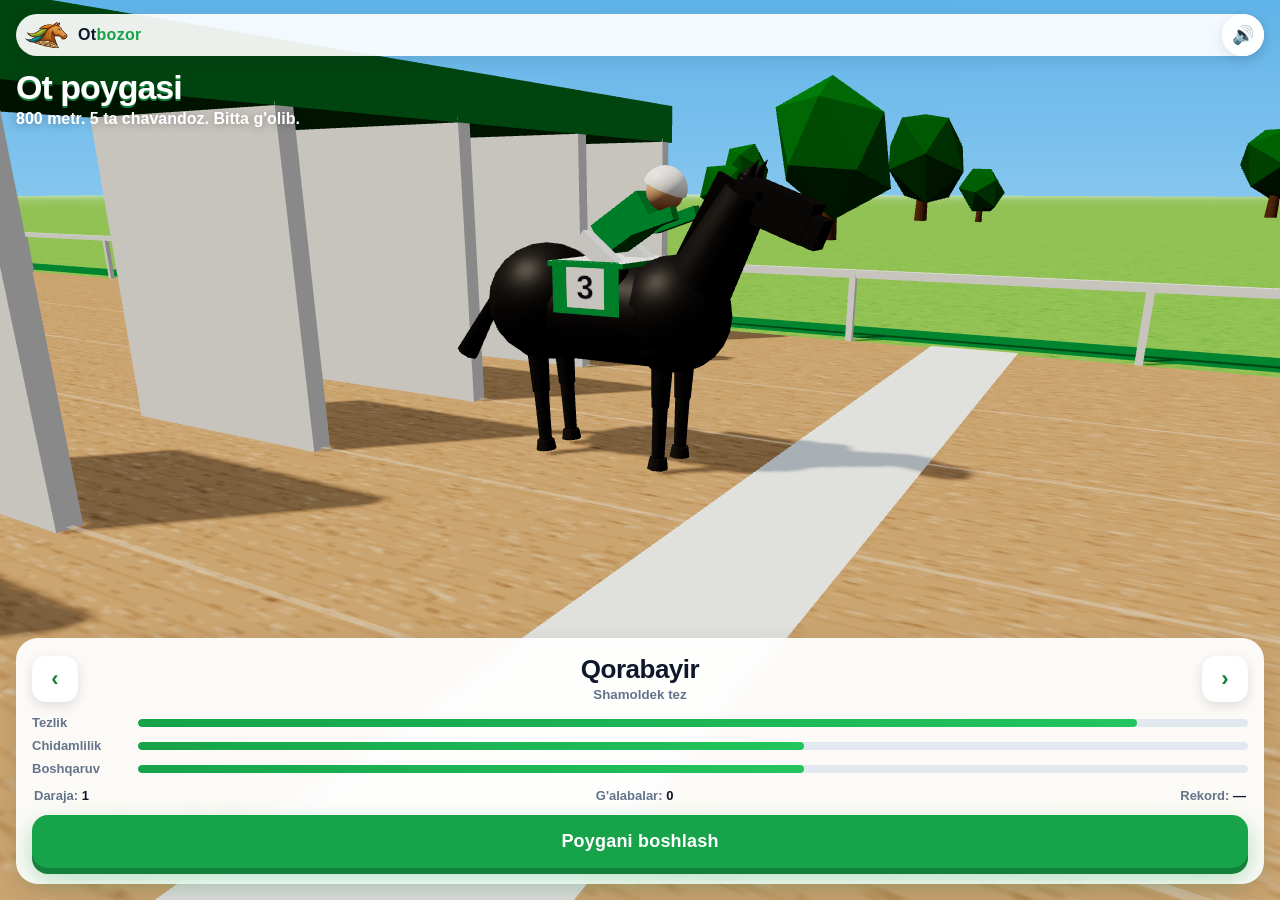
==== docs/index.html @ 171fc2d7 "Add Otbozor horse racing Telegram mini game (docs/) 3D Three.js race: pick a horse, tap in rhythm, r" ====
<!doctype html>
<html lang="uz">
<head>
<meta charset="utf-8">
<meta name="viewport" content="width=device-width, initial-scale=1, maximum-scale=1, user-scalable=no, viewport-fit=cover">
<meta name="theme-color" content="#ffffff">
<title>Otbozor Poyga</title>
<meta name="description" content="Otbozor Poyga: otingizni tanlang, ritmda bosing va marraga birinchi yeting.">
<link rel="icon" href="logo.png">
<script src="https://telegram.org/js/telegram-web-app.js"></script>
<style>
  :root{
    --g:#16A34A; --gd:#15803D; --gl:#DCFCE7; --ink:#0F172A; --mut:#64748B; --line:#E2E8F0;
    --gold:#F59E0B; --red:#EF4444;
    --top: max(env(safe-area-inset-top), var(--tg-content-safe-area-inset-top, 0px));
    --bot: max(env(safe-area-inset-bottom), var(--tg-content-safe-area-inset-bottom, 0px));
  }
  *{box-sizing:border-box;-webkit-tap-highlight-color:transparent;margin:0;padding:0}
  html,body{height:100%;overflow:hidden;background:#eaf6ff;color:var(--ink);
    font-family:Inter,-apple-system,BlinkMacSystemFont,"Segoe UI",Roboto,Arial,sans-serif;
    -webkit-user-select:none;user-select:none;touch-action:none;overscroll-behavior:none}
  #c{position:fixed;inset:0;width:100%;height:100%;display:block}
  .screen{position:fixed;inset:0;display:flex;flex-direction:column;pointer-events:none;
    padding:calc(var(--top) + 14px) 16px calc(var(--bot) + 16px)}
  .hidden{display:none!important}
  .screen > *{pointer-events:auto}
  button{font:inherit;border:0;cursor:pointer}
  .btn{background:var(--g);color:#fff;font-weight:800;font-size:18px;letter-spacing:.2px;
    border-radius:16px;padding:16px 20px;width:100%;box-shadow:0 6px 0 var(--gd),0 10px 24px rgba(22,163,74,.35);
    transition:transform .08s, box-shadow .08s}
  .btn:active{transform:translateY(4px);box-shadow:0 2px 0 var(--gd),0 4px 10px rgba(22,163,74,.3)}
  .btn.ghost{background:#fff;color:var(--gd);box-shadow:0 4px 0 var(--line),0 8px 18px rgba(15,23,42,.08);border:2px solid var(--line)}
  .card{background:rgba(255,255,255,.94);border-radius:22px;padding:16px;
    box-shadow:0 10px 30px rgba(15,23,42,.12);backdrop-filter:blur(8px);-webkit-backdrop-filter:blur(8px)}

  /* MENU */
  #menu{justify-content:space-between}
  .brand{display:flex;align-items:center;gap:10px;align-self:flex-start;background:rgba(255,255,255,.92);
    padding:6px 14px 6px 8px;border-radius:999px;box-shadow:0 4px 14px rgba(15,23,42,.1)}
  .brand img{height:30px}
  .brand b{font-size:16px;letter-spacing:.3px}
  .brand b span{color:var(--g)}
  .title{margin-top:14px}
  .title h1{font-size:34px;line-height:1;font-weight:900;letter-spacing:-1px;color:#fff;
    text-shadow:0 2px 0 var(--gd),0 6px 18px rgba(0,0,0,.25)}
  .title p{color:#fff;font-weight:600;margin-top:6px;text-shadow:0 1px 8px rgba(0,0,0,.35)}
  .picker{display:flex;align-items:center;gap:10px;margin-bottom:12px}
  .arrow{width:46px;height:46px;border-radius:14px;background:#fff;color:var(--gd);font-size:22px;font-weight:900;
    box-shadow:0 4px 12px rgba(15,23,42,.12);flex:none}
  .arrow:active{transform:scale(.94)}
  .hname{flex:1;text-align:center}
  .hname h2{font-size:26px;font-weight:900;letter-spacing:-.5px}
  .hname small{color:var(--mut);font-weight:600}
  .stat{display:flex;align-items:center;gap:10px;margin-top:8px;font-size:13px;font-weight:700;color:var(--mut)}
  .stat label{width:96px}
  .bar{flex:1;height:8px;border-radius:9px;background:var(--line);overflow:hidden}
  .bar i{display:block;height:100%;background:linear-gradient(90deg,var(--g),#22c55e);border-radius:9px;transition:width .35s}
  .meta{display:flex;justify-content:space-between;margin:12px 2px 12px;font-size:13px;color:var(--mut);font-weight:600}
  .meta b{color:var(--ink)}
  .howto{font-size:13px;color:var(--mut);line-height:1.45;margin-bottom:12px;text-align:center}
  .howto b{color:var(--gd)}
  .iconbtn{position:absolute;right:16px;top:calc(var(--top) + 14px);width:42px;height:42px;border-radius:50%;
    background:rgba(255,255,255,.92);font-size:18px;box-shadow:0 4px 14px rgba(15,23,42,.1)}

  /* HUD */
  #hud{justify-content:space-between}
  .hudtop{display:flex;gap:10px;align-items:stretch}
  .pos{background:var(--ink);color:#fff;border-radius:18px;padding:6px 14px;min-width:84px;text-align:center}
  .pos b{font-size:32px;font-weight:900;line-height:1}
  .pos b sup{font-size:15px;font-weight:700;opacity:.7}
  .pos small{display:block;font-size:10px;letter-spacing:1px;opacity:.65;font-weight:700}
  .track{flex:1;background:rgba(255,255,255,.92);border-radius:18px;padding:10px 12px;display:flex;flex-direction:column;justify-content:center}
  .trackrow{display:flex;justify-content:space-between;font-size:12px;font-weight:800;color:var(--mut)}
  .trackrow b{color:var(--ink);font-variant-numeric:tabular-nums}
  .lane{position:relative;height:16px;margin-top:6px;background:var(--line);border-radius:9px}
  .lane .fin{position:absolute;right:0;top:-3px;bottom:-3px;width:6px;border-radius:2px;
    background:repeating-linear-gradient(0deg,#0f172a 0 4px,#fff 4px 8px)}
  .dot{position:absolute;top:2px;width:12px;height:12px;border-radius:50%;margin-left:-6px;border:2px solid #fff;box-shadow:0 1px 3px rgba(0,0,0,.3)}
  .dot.me{width:16px;height:16px;top:0;margin-left:-8px;z-index:2;background:var(--g)}
  .hudbot{display:flex;flex-direction:column;gap:10px}
  .gauges{display:flex;gap:10px}
  .gauge{flex:1;background:rgba(255,255,255,.92);border-radius:16px;padding:8px 12px}
  .gauge .trackrow{font-size:11px}
  .gauge .bar{height:10px;margin-top:5px}
  #stam i{background:linear-gradient(90deg,#f59e0b,#22c55e)}
  #stam.low i{background:var(--red)}
  .speed b{font-size:22px;font-weight:900;font-variant-numeric:tabular-nums}
  .rhythm{background:rgba(255,255,255,.95);border-radius:20px;padding:12px 14px 14px}
  .meter{position:relative;height:34px;border-radius:12px;overflow:hidden;
    background:linear-gradient(90deg,#fecaca,#fee2e2 25%,#fef3c7 34%,#fef3c7 66%,#fee2e2 75%,#fecaca)}
  .zone{position:absolute;top:0;bottom:0;border-radius:6px}
  #zgood{background:#fde68a}
  #zperf{background:var(--g);box-shadow:0 0 18px rgba(22,163,74,.7)}
  .needle{position:absolute;top:-4px;bottom:-4px;width:6px;margin-left:-3px;background:var(--ink);border-radius:4px;box-shadow:0 0 0 2px #fff}
  .tapline{display:flex;justify-content:space-between;align-items:center;margin-bottom:8px;font-size:12px;font-weight:800;color:var(--mut)}
  .combo{color:var(--gd);font-size:15px}
  .pop{position:fixed;left:0;right:0;top:34%;text-align:center;font-size:44px;font-weight:900;pointer-events:none;
    letter-spacing:-1px;opacity:0}
  .pop.show{animation:pop .7s ease-out}
  @keyframes pop{0%{opacity:0;transform:scale(.5)}15%{opacity:1;transform:scale(1.15)}30%{transform:scale(1)}100%{opacity:0;transform:translateY(-40px)}}
  .count{position:fixed;inset:0;display:flex;align-items:center;justify-content:center;font-size:120px;font-weight:900;
    color:#fff;text-shadow:0 6px 0 var(--gd),0 12px 40px rgba(0,0,0,.35);pointer-events:none}
  .count.go{color:var(--gold);text-shadow:0 6px 0 #b45309,0 12px 40px rgba(0,0,0,.35)}
  .banner{position:fixed;left:16px;right:16px;top:calc(var(--top) + 100px);text-align:center;pointer-events:none}
  .banner span{display:inline-block;background:var(--ink);color:#fff;font-weight:800;padding:8px 16px;border-radius:999px;font-size:14px;
    opacity:0;transform:translateY(-10px);transition:all .3s}
  .banner span.on{opacity:1;transform:none}
  #vign{position:fixed;inset:0;pointer-events:none;opacity:0;transition:opacity .25s;
    background:radial-gradient(ellipse at center,transparent 55%,rgba(22,163,74,.35) 100%)}
  #vign.on{opacity:1}

  /* RESULT */
  #result{justify-content:flex-end;background:linear-gradient(180deg,transparent 20%,rgba(15,23,42,.45))}
  .place{text-align:center;color:#fff;margin-bottom:auto;padding-top:18px}
  .place .big{font-size:84px;font-weight:900;line-height:1;text-shadow:0 6px 0 var(--gd),0 12px 30px rgba(0,0,0,.3)}
  .place .big sup{font-size:34px}
  .place .sub{font-size:22px;font-weight:800;text-shadow:0 2px 10px rgba(0,0,0,.4)}
  .stars{font-size:30px;letter-spacing:4px;margin-top:6px}
  .rows{display:grid;grid-template-columns:1fr 1fr 1fr;text-align:center;margin-bottom:10px}
  .rows div{font-size:11px;color:var(--mut);font-weight:700;letter-spacing:.5px}
  .rows b{display:block;font-size:20px;color:var(--ink);font-weight:900;font-variant-numeric:tabular-nums}
  .rows .nb{color:var(--g)}
  .order{font-size:13px;border-top:1px solid var(--line);padding-top:8px;margin-bottom:12px}
  .order div{display:flex;align-items:center;gap:8px;padding:3px 0;font-weight:600;color:var(--mut)}
  .order div.me{color:var(--ink);font-weight:800}
  .order i{width:10px;height:10px;border-radius:50%}
  .order span{margin-left:auto;font-variant-numeric:tabular-nums}
  .btnrow{display:flex;gap:10px}
  .cta{margin-top:12px;background:linear-gradient(135deg,var(--g),var(--gd));color:#fff;border-radius:20px;padding:14px;display:flex;align-items:center;gap:12px}
  .cta img{width:46px;height:auto;background:#fff;border-radius:14px;padding:4px}
  .cta div{flex:1}
  .cta b{display:block;font-size:14px;line-height:1.25}
  .cta small{display:block;font-size:11px;opacity:.9;margin-top:2px}
  .cta button{background:#fff;color:var(--gd);font-weight:800;border-radius:12px;padding:10px;font-size:13px;white-space:nowrap}
  .site{display:block;text-align:center;margin-top:10px;color:#fff;font-weight:700;font-size:13px;opacity:.9}
  .tip{position:fixed;left:16px;right:16px;bottom:calc(var(--bot) + 190px);background:rgba(255,255,255,.96);border-radius:18px;padding:12px 14px;
    font-size:14px;line-height:1.45;color:var(--mut);text-align:center;box-shadow:0 10px 30px rgba(15,23,42,.15);pointer-events:none}
  .tip b{display:block;color:var(--ink);margin-bottom:2px}
  .tip span{color:var(--gd);font-weight:800}
  #loading{position:fixed;inset:0;background:#fff;display:flex;flex-direction:column;align-items:center;justify-content:center;gap:14px;z-index:9;transition:opacity .4s}
  #loading img{width:120px;animation:bob 1s ease-in-out infinite}
  #loading b{color:var(--gd)}
  @keyframes bob{50%{transform:translateY(-8px)}}
</style>
</head>
<body>
<canvas id="c"></canvas>

<div id="loading"><img src="logo.png" alt=""><b>Otlar egarlanmoqda…</b></div>

<!-- MENU -->
<div id="menu" class="screen">
  <div>
    <div class="brand"><img src="logo.png" alt=""><b>Ot<span>bozor</span></b></div>
    <button class="iconbtn" id="mute" aria-label="Ovoz">🔊</button>
    <div class="title"><h1>Ot poygasi</h1><p>800 metr. 5 ta chavandoz. Bitta g'olib.</p></div>
  </div>
  <div class="card">
    <div class="picker">
      <button class="arrow" id="prev" aria-label="Oldingi">‹</button>
      <div class="hname"><h2 id="hname">Qorabayir</h2><small id="hdesc">Shamoldek tez</small></div>
      <button class="arrow" id="next" aria-label="Keyingi">›</button>
    </div>
    <div class="stat"><label>Tezlik</label><div class="bar"><i id="s1"></i></div></div>
    <div class="stat"><label>Chidamlilik</label><div class="bar"><i id="s2"></i></div></div>
    <div class="stat"><label>Boshqaruv</label><div class="bar"><i id="s3"></i></div></div>
    <div class="meta"><span>Daraja: <b id="lvl">1</b></span><span>G'alabalar: <b id="wins">0</b></span><span>Rekord: <b id="best">—</b></span></div>
    <button class="btn" id="start">Poygani boshlash</button>
  </div>
</div>

<!-- HUD -->
<div id="hud" class="screen hidden">
  <div class="hudtop">
    <div class="pos"><small>O'RIN</small><b id="place">1<sup>/5</sup></b></div>
    <div class="track">
      <div class="trackrow"><span>Marragacha</span><b id="left">800 m</b></div>
      <div class="lane" id="lane"><div class="fin"></div></div>
      <div class="trackrow" style="margin-top:6px"><span>Vaqt</span><b id="time">0.00</b></div>
    </div>
  </div>
  <div class="hudbot">
    <div class="gauges">
      <div class="gauge" id="stam"><div class="trackrow"><span>KUCH</span><b id="stamv">100%</b></div><div class="bar"><i id="stamb" style="width:100%"></i></div></div>
      <div class="gauge speed"><div class="trackrow"><span>TEZLIK</span><span>km/soat</span></div><b id="spd">0</b></div>
    </div>
    <div class="rhythm">
      <div class="tapline"><span>Yashil zonada bosing</span><span class="combo" id="combo"></span></div>
      <div class="meter" id="meter"><div class="zone" id="zgood"></div><div class="zone" id="zperf"></div><div class="needle" id="needle"></div></div>
    </div>
  </div>
</div>
<div class="pop" id="pop"></div>
<div class="count hidden" id="count"></div>
<div class="tip hidden" id="tip"><b>Qanday o'ynash</b>Strelka <span>yashil zonaga</span> kirganda ekranga bosing. Ketma-ket aniq zarb kombo va tezlik beradi. Tartibsiz bossangiz ot charchaydi.</div>
<div class="banner"><span id="banner"></span></div>
<div id="vign"></div>

<!-- RESULT -->
<div id="result" class="screen hidden">
  <div class="place"><div class="big" id="rplace">1<sup>-o'rin</sup></div><div class="sub" id="rsub">G'alaba!</div><div class="stars" id="stars">★★★</div></div>
  <div class="card">
    <div class="rows">
      <div>VAQT<b id="rtime">0.00</b></div>
      <div>REKORD<b id="rbest">0.00</b></div>
      <div>ANIQ ZARB<b id="racc" class="nb">0%</b></div>
    </div>
    <div class="order" id="order"></div>
    <div class="btnrow">
      <button class="btn ghost" id="share">Ulashish</button>
      <button class="btn" id="again">Yana poyga</button>
    </div>
    <div class="cta">
      <img src="logo.png" alt="">
      <div><b>Haqiqiy ot kerakmi?</b><small>E'lonlar va jabduqlar Otbozor'da</small></div>
      <button id="ctabot">@otbozor_bot</button>
    </div>
  </div>
  <a class="site" id="ctasite" href="https://otbozor.uz" target="_blank" rel="noopener">otbozor.uz saytida ko'rish ›</a>
</div>

<script type="module" src="game.js"></script>
</body>
</html>
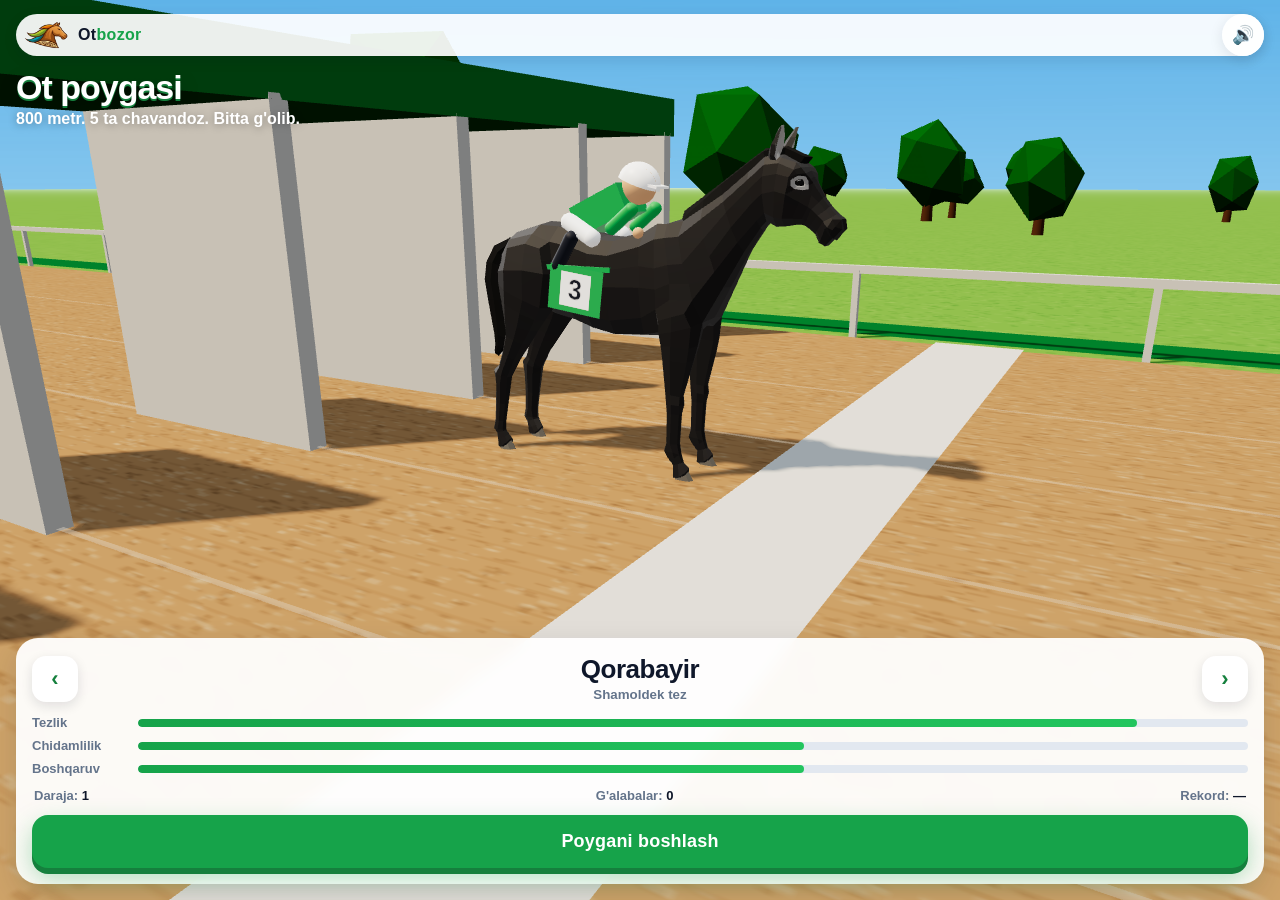
==== commit 61bd505d: "Game: realistic animated horses, cinematic final stretch, slow-mo finish, confetti - Quaternius CC0 " ====
--- a/docs/index.html
+++ b/docs/index.html
@@ -219,6 +219,7 @@
   <a class="site" id="ctasite" href="https://otbozor.uz" target="_blank" rel="noopener">otbozor.uz saytida ko'rish ›</a>
 </div>
 
+<script type="importmap">{"imports":{"three":"./three.module.min.js"}}</script>
 <script type="module" src="game.js"></script>
 </body>
 </html>
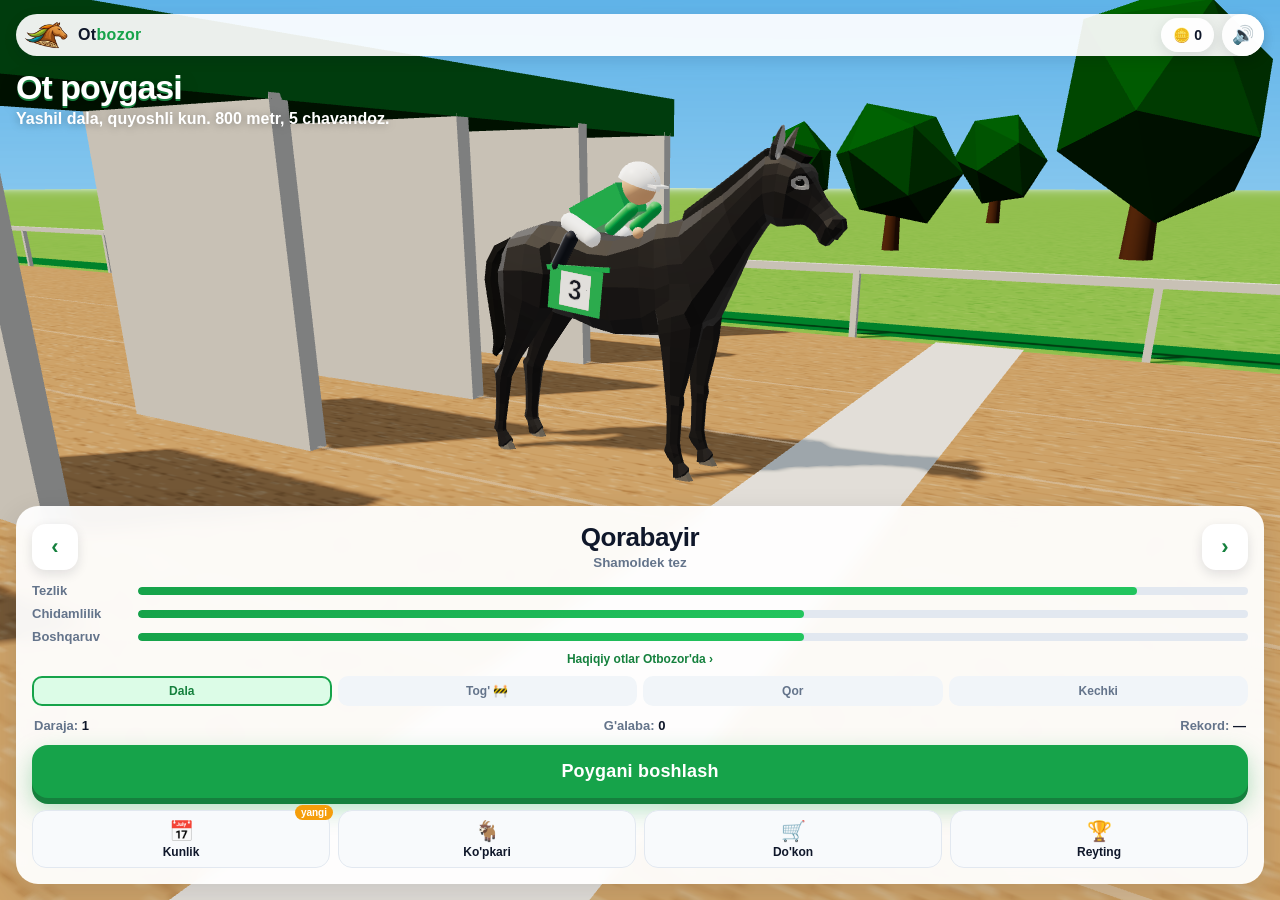
==== commit 3761aad7: "Game: shop, coins, tracks, hurdles, daily race, friend ghost, ko'pkari, leaderboard service - 4 trac" ====
--- a/docs/index.html
+++ b/docs/index.html
@@ -137,6 +137,62 @@
     font-size:14px;line-height:1.45;color:var(--mut);text-align:center;box-shadow:0 10px 30px rgba(15,23,42,.15);pointer-events:none}
   .tip b{display:block;color:var(--ink);margin-bottom:2px}
   .tip span{color:var(--gd);font-weight:800}
+  .topright{position:absolute;right:16px;top:calc(var(--top) + 14px);display:flex;gap:8px;align-items:center}
+  .topright .iconbtn{position:static}
+  .coins{background:rgba(255,255,255,.95);border-radius:999px;padding:9px 12px;font-weight:900;font-size:14px;box-shadow:0 4px 14px rgba(15,23,42,.1)}
+  .real{display:block;text-align:center;font-size:12px;font-weight:700;color:var(--gd);margin-top:8px;text-decoration:none}
+  .chips{display:flex;gap:6px;margin-top:10px;overflow-x:auto;scrollbar-width:none}
+  .chips button{flex:1;white-space:nowrap;background:#f1f5f9;color:var(--mut);font-weight:800;font-size:12px;border-radius:10px;padding:8px 6px}
+  .chips button.on{background:var(--gl);color:var(--gd);box-shadow:inset 0 0 0 2px var(--g)}
+  .modes{display:grid;grid-template-columns:repeat(4,1fr);gap:8px;margin-top:12px}
+  .modes button{background:#f8fafc;border:1.5px solid var(--line);border-radius:14px;padding:8px 2px;font-weight:800;font-size:12px;color:var(--ink);position:relative}
+  .modes i{display:block;font-style:normal;font-size:20px;margin-bottom:2px}
+  .modes em{position:absolute;top:-6px;right:-4px;background:var(--gold);color:#fff;font-style:normal;font-size:10px;border-radius:999px;padding:2px 6px}
+  .modes em:empty{display:none}
+  .invite{margin-top:12px;background:rgba(15,23,42,.88);color:#fff;border-radius:18px;padding:12px 14px;display:grid;grid-template-columns:1fr auto;gap:2px 10px;align-items:center}
+  .invite small{grid-column:1;opacity:.8;font-size:12px}
+  .invite button{grid-row:1/3;grid-column:2;background:var(--g);color:#fff;font-weight:800;border-radius:12px;padding:10px 12px}
+  .sheetwrap{position:fixed;inset:0;background:rgba(15,23,42,.45);display:flex;align-items:flex-end;z-index:5}
+  .sheet{background:#fff;width:100%;max-height:86%;overflow:auto;border-radius:24px 24px 0 0;padding:16px 16px calc(var(--bot) + 18px);touch-action:pan-y}
+  .sheethead{display:flex;justify-content:space-between;align-items:center;margin-bottom:10px}
+  .sheethead h3{font-size:22px;font-weight:900}
+  .x{width:36px;height:36px;border-radius:50%;background:#f1f5f9;font-size:16px}
+  .item{display:flex;align-items:center;gap:12px;padding:12px;border:1.5px solid var(--line);border-radius:16px;margin-bottom:8px}
+  .item.on{border-color:var(--g);background:var(--gl)}
+  .sw{width:40px;height:40px;border-radius:12px;flex:none;box-shadow:inset 0 0 0 2px rgba(0,0,0,.08)}
+  .item div{flex:1;min-width:0}
+  .item b{display:block;font-size:15px}
+  .item small{color:var(--mut);font-size:12px;font-weight:600}
+  .item button{background:var(--g);color:#fff;font-weight:800;border-radius:12px;padding:9px 12px;font-size:13px;white-space:nowrap}
+  .item button.own{background:#f1f5f9;color:var(--mut)}
+  .item button:disabled{opacity:.45}
+  .sec{font-size:12px;font-weight:800;color:var(--mut);letter-spacing:.6px;margin:14px 2px 8px}
+  .tabs{display:flex;gap:6px;margin-bottom:10px}
+  .tabs button{flex:1;background:#f1f5f9;border-radius:10px;padding:9px;font-weight:800;color:var(--mut)}
+  .tabs button.on{background:var(--ink);color:#fff}
+  .row{display:flex;align-items:center;gap:10px;padding:9px 4px;border-bottom:1px solid var(--line);font-weight:700}
+  .row .n{width:26px;color:var(--mut)}
+  .row .t{margin-left:auto;font-variant-numeric:tabular-nums}
+  .row.me{background:var(--gl);border-radius:10px}
+  .note{background:#f8fafc;border-radius:14px;padding:12px;font-size:13px;color:var(--mut);line-height:1.5}
+  .note b{color:var(--ink)}
+  .daily{background:linear-gradient(135deg,var(--g),var(--gd));color:#fff;border-radius:18px;padding:16px;margin-bottom:12px}
+  .daily h4{font-size:20px;font-weight:900}
+  .daily p{opacity:.92;font-size:13px;margin-top:4px;line-height:1.45}
+  .days{display:grid;grid-template-columns:repeat(7,1fr);gap:6px;margin:12px 0}
+  .days div{background:#f1f5f9;border-radius:10px;text-align:center;padding:8px 0;font-size:11px;font-weight:800;color:var(--mut)}
+  .days div.on{background:var(--gold);color:#fff}
+  .days div b{display:block;font-size:13px}
+  .earn{text-align:center;font-weight:900;color:var(--gd);margin:-4px 0 8px;font-size:15px}
+  .earn:empty{display:none}
+  #khud{justify-content:space-between}
+  .khint{align-self:center;background:rgba(15,23,42,.8);color:#fff;font-weight:700;font-size:13px;border-radius:999px;padding:8px 14px;text-align:center}
+  .tug{align-self:stretch;background:rgba(255,255,255,.96);border-radius:18px;padding:12px;text-align:center}
+  .tug .bar{height:14px;margin-top:8px}
+  .tug .bar i{background:linear-gradient(90deg,var(--red),var(--gold),var(--g))}
+  .joy{position:fixed;width:110px;height:110px;margin:-55px 0 0 -55px;border-radius:50%;background:rgba(255,255,255,.25);border:2px solid rgba(255,255,255,.7);pointer-events:none;z-index:3}
+  .joy i{position:absolute;left:50%;top:50%;width:46px;height:46px;margin:-23px 0 0 -23px;border-radius:50%;background:rgba(22,163,74,.85);box-shadow:0 4px 12px rgba(0,0,0,.25)}
+  .meter.jump{background:linear-gradient(90deg,#e2e8f0,#e2e8f0)}
   #loading{position:fixed;inset:0;background:#fff;display:flex;flex-direction:column;align-items:center;justify-content:center;gap:14px;z-index:9;transition:opacity .4s}
   #loading img{width:120px;animation:bob 1s ease-in-out infinite}
   #loading b{color:var(--gd)}
@@ -152,8 +208,9 @@
 <div id="menu" class="screen">
   <div>
     <div class="brand"><img src="logo.png" alt=""><b>Ot<span>bozor</span></b></div>
-    <button class="iconbtn" id="mute" aria-label="Ovoz">🔊</button>
-    <div class="title"><h1>Ot poygasi</h1><p>800 metr. 5 ta chavandoz. Bitta g'olib.</p></div>
+    <div class="topright"><span class="coins" id="coins">🪙 0</span><button class="iconbtn" id="mute" aria-label="Ovoz">🔊</button></div>
+    <div class="title"><h1>Ot poygasi</h1><p id="subtitle">800 metr. 5 ta chavandoz. Bitta g'olib.</p></div>
+    <div class="invite hidden" id="invite"><b id="invtitle">Do'stingiz sizni chaqirdi!</b><small id="invsub"></small><button id="invgo">Qabul qilish</button></div>
   </div>
   <div class="card">
     <div class="picker">
@@ -164,8 +221,16 @@
     <div class="stat"><label>Tezlik</label><div class="bar"><i id="s1"></i></div></div>
     <div class="stat"><label>Chidamlilik</label><div class="bar"><i id="s2"></i></div></div>
     <div class="stat"><label>Boshqaruv</label><div class="bar"><i id="s3"></i></div></div>
-    <div class="meta"><span>Daraja: <b id="lvl">1</b></span><span>G'alabalar: <b id="wins">0</b></span><span>Rekord: <b id="best">—</b></span></div>
+    <a class="real" id="realhorse" href="#">Haqiqiy otlar Otbozor'da ›</a>
+    <div class="chips" id="chips"></div>
+    <div class="meta"><span>Daraja: <b id="lvl">1</b></span><span>G'alaba: <b id="wins">0</b></span><span>Rekord: <b id="best">—</b></span></div>
     <button class="btn" id="start">Poygani boshlash</button>
+    <div class="modes">
+      <button id="bdaily"><i>📅</i>Kunlik<em id="streak"></em></button>
+      <button id="bkop"><i>🐐</i>Ko'pkari</button>
+      <button id="bshop"><i>🛒</i>Do'kon</button>
+      <button id="btop"><i>🏆</i>Reyting</button>
+    </div>
   </div>
 </div>
 
@@ -190,11 +255,31 @@
     </div>
   </div>
 </div>
+<div id="khud" class="screen hidden">
+  <div class="hudtop">
+    <div class="pos"><small>HISOB</small><b id="kscore">0</b></div>
+    <div class="track">
+      <div class="trackrow"><span>Raqiblar eng ko'pi</span><b id="kbest">0</b></div>
+      <div class="trackrow" style="margin-top:8px"><span>Vaqt</span><b id="ktime">1:30</b></div>
+    </div>
+  </div>
+  <div class="khint" id="khint">Barmog'ingizni ushlab turing: ot o'sha tomonga chopadi</div>
+  <div class="tug hidden" id="tug"><b id="tugt">Tortishuv! Tez-tez bosing!</b><div class="bar"><i id="tugb"></i></div></div>
+</div>
+<div class="joy hidden" id="joy"><i id="joyk"></i></div>
 <div class="pop" id="pop"></div>
 <div class="count hidden" id="count"></div>
 <div class="tip hidden" id="tip"><b>Qanday o'ynash</b>Strelka <span>yashil zonaga</span> kirganda ekranga bosing. Ketma-ket aniq zarb kombo va tezlik beradi. Tartibsiz bossangiz ot charchaydi.</div>
 <div class="banner"><span id="banner"></span></div>
 <div id="vign"></div>
+
+<!-- SHEETS -->
+<div id="sheet" class="sheetwrap hidden">
+  <div class="sheet">
+    <div class="sheethead"><h3 id="sheettitle"></h3><button class="x" id="sheetx" aria-label="Yopish">✕</button></div>
+    <div id="sheetbody"></div>
+  </div>
+</div>
 
 <!-- RESULT -->
 <div id="result" class="screen hidden">
@@ -205,9 +290,10 @@
       <div>REKORD<b id="rbest">0.00</b></div>
       <div>ANIQ ZARB<b id="racc" class="nb">0%</b></div>
     </div>
+    <div class="earn" id="earn"></div>
     <div class="order" id="order"></div>
     <div class="btnrow">
-      <button class="btn ghost" id="share">Ulashish</button>
+      <button class="btn ghost" id="share">👥 Bellashuv</button>
       <button class="btn" id="again">Yana poyga</button>
     </div>
     <div class="cta">
@@ -219,6 +305,7 @@
   <a class="site" id="ctasite" href="https://otbozor.uz" target="_blank" rel="noopener">otbozor.uz saytida ko'rish ›</a>
 </div>
 
+<script src="config.js"></script>
 <script type="importmap">{"imports":{"three":"./three.module.min.js"}}</script>
 <script type="module" src="game.js"></script>
 </body>
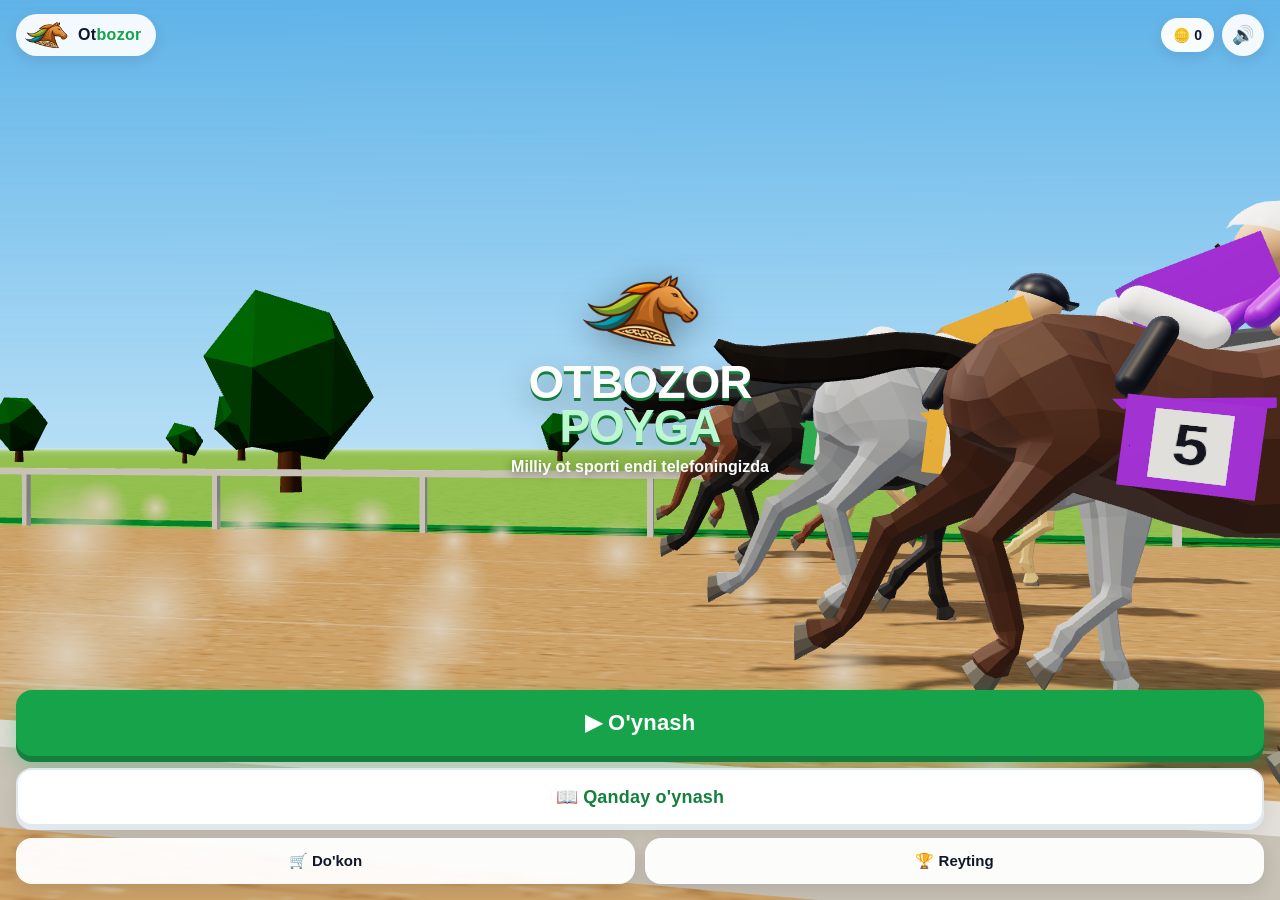
==== commit 5e2ebfa5: "Game: home screen with live attract mode, mode selection, interactive tutorial - Home: logo, gallopi" ====
--- a/docs/index.html
+++ b/docs/index.html
@@ -193,6 +193,49 @@
   .joy{position:fixed;width:110px;height:110px;margin:-55px 0 0 -55px;border-radius:50%;background:rgba(255,255,255,.25);border:2px solid rgba(255,255,255,.7);pointer-events:none;z-index:3}
   .joy i{position:absolute;left:50%;top:50%;width:46px;height:46px;margin:-23px 0 0 -23px;border-radius:50%;background:rgba(22,163,74,.85);box-shadow:0 4px 12px rgba(0,0,0,.25)}
   .meter.jump{background:linear-gradient(90deg,#e2e8f0,#e2e8f0)}
+  .homebar{display:flex;justify-content:space-between;align-items:center}
+  .topright2{display:flex;gap:8px;align-items:center}
+  .topright2 .iconbtn{position:static}
+  .hero{margin:auto 0;text-align:center;color:#fff}
+  .hero img{width:120px;filter:drop-shadow(0 8px 18px rgba(0,0,0,.35));animation:bob 2.4s ease-in-out infinite}
+  .hero h1{font-size:46px;line-height:.95;font-weight:900;letter-spacing:-1px;text-shadow:0 3px 0 var(--gd),0 10px 30px rgba(0,0,0,.35);margin-top:6px}
+  .hero h1 span{color:#bbf7d0}
+  .hero p{font-weight:700;margin-top:10px;text-shadow:0 2px 10px rgba(0,0,0,.5)}
+  .homebtns{display:flex;flex-direction:column;gap:12px}
+  .btn.big{font-size:22px;padding:20px}
+  .grid2{display:grid;grid-template-columns:1fr 1fr;gap:10px}
+  .grid2 button{background:rgba(255,255,255,.95);border-radius:16px;padding:14px;font-weight:800;font-size:15px;color:var(--ink);box-shadow:0 6px 18px rgba(15,23,42,.12)}
+  .navbar{display:flex;align-items:center;gap:10px;background:rgba(255,255,255,.95);border-radius:18px;padding:8px 10px;box-shadow:0 6px 18px rgba(15,23,42,.1)}
+  .navbar h2{flex:1;font-size:18px;font-weight:900}
+  .back{width:40px;height:40px;border-radius:12px;background:#f1f5f9;font-size:26px;font-weight:900;color:var(--ink);line-height:1;flex:none}
+  .back.sm{width:30px;height:30px;font-size:22px;border-radius:50%;margin-right:-2px}
+  .skip{background:none;color:var(--mut);font-weight:800;font-size:13px;padding:8px}
+  .modelist{display:flex;flex-direction:column;gap:12px;margin-top:auto}
+  .modecard{display:flex;align-items:center;gap:14px;background:rgba(255,255,255,.96);border-radius:20px;padding:16px;text-align:left;box-shadow:0 8px 24px rgba(15,23,42,.12);position:relative}
+  .modecard.hot{background:linear-gradient(135deg,var(--g),var(--gd));color:#fff}
+  .modecard.hot small{color:#dcfce7}
+  .modecard i{font-style:normal;font-size:32px;width:48px;text-align:center}
+  .modecard div{flex:1}
+  .modecard b{display:block;font-size:18px;font-weight:900}
+  .modecard small{color:var(--mut);font-weight:600;font-size:13px}
+  .modecard span{font-size:26px;font-weight:900;opacity:.5}
+  .modecard em{position:absolute;top:-6px;right:12px;background:var(--gold);color:#fff;font-style:normal;font-size:11px;font-weight:800;border-radius:999px;padding:3px 8px}
+  .modecard em:empty{display:none}
+  .link{background:none;color:#fff;font-weight:800;margin-top:14px;text-shadow:0 1px 8px rgba(0,0,0,.5);text-decoration:underline}
+  .slides{flex:1;display:flex;align-items:center;justify-content:center;margin:14px 0}
+  .slide{background:#fff;border-radius:24px;padding:22px 18px;text-align:center;box-shadow:0 12px 34px rgba(15,23,42,.18);width:100%;animation:slin .35s ease-out}
+  @keyframes slin{from{opacity:0;transform:translateX(30px)}to{opacity:1;transform:none}}
+  .slide .em{font-size:64px;line-height:1}
+  .slide h3{font-size:24px;font-weight:900;margin:10px 0 6px}
+  .slide p{color:var(--mut);font-size:15px;line-height:1.5}
+  .slide p b{color:var(--ink)}
+  .slide .meter{margin:16px 0 8px}
+  .slide .try{font-weight:900;color:var(--gd);font-size:15px;min-height:22px}
+  .slide .mock{display:flex;gap:8px;justify-content:center;margin-top:14px;flex-wrap:wrap}
+  .slide .mock span{background:#f1f5f9;border-radius:10px;padding:6px 10px;font-size:12px;font-weight:800;color:var(--ink)}
+  .dots{display:flex;justify-content:center;gap:6px;margin-bottom:12px}
+  .dots i{width:8px;height:8px;border-radius:9px;background:rgba(255,255,255,.6)}
+  .dots i.on{width:22px;background:#fff}
   #loading{position:fixed;inset:0;background:#fff;display:flex;flex-direction:column;align-items:center;justify-content:center;gap:14px;z-index:9;transition:opacity .4s}
   #loading img{width:120px;animation:bob 1s ease-in-out infinite}
   #loading b{color:var(--gd)}
@@ -205,9 +248,9 @@
 <div id="loading"><img src="logo.png" alt=""><b>Otlar egarlanmoqda…</b></div>
 
 <!-- MENU -->
-<div id="menu" class="screen">
+<div id="menu" class="screen hidden">
   <div>
-    <div class="brand"><img src="logo.png" alt=""><b>Ot<span>bozor</span></b></div>
+    <div class="brand"><button class="back sm" data-back aria-label="Orqaga">‹</button><img src="logo.png" alt=""><b>Ot<span>bozor</span></b></div>
     <div class="topright"><span class="coins" id="coins">🪙 0</span><button class="iconbtn" id="mute" aria-label="Ovoz">🔊</button></div>
     <div class="title"><h1>Ot poygasi</h1><p id="subtitle">800 metr. 5 ta chavandoz. Bitta g'olib.</p></div>
     <div class="invite hidden" id="invite"><b id="invtitle">Do'stingiz sizni chaqirdi!</b><small id="invsub"></small><button id="invgo">Qabul qilish</button></div>
@@ -225,13 +268,45 @@
     <div class="chips" id="chips"></div>
     <div class="meta"><span>Daraja: <b id="lvl">1</b></span><span>G'alaba: <b id="wins">0</b></span><span>Rekord: <b id="best">—</b></span></div>
     <button class="btn" id="start">Poygani boshlash</button>
-    <div class="modes">
-      <button id="bdaily"><i>📅</i>Kunlik<em id="streak"></em></button>
-      <button id="bkop"><i>🐐</i>Ko'pkari</button>
-      <button id="bshop"><i>🛒</i>Do'kon</button>
-      <button id="btop"><i>🏆</i>Reyting</button>
-    </div>
-  </div>
+  </div>
+</div>
+
+<!-- HOME -->
+<div id="home" class="screen">
+  <div class="homebar">
+    <div class="brand"><img src="logo.png" alt=""><b>Ot<span>bozor</span></b></div>
+    <div class="topright2"><span class="coins" id="hcoins">🪙 0</span><button class="iconbtn" id="hmute" aria-label="Ovoz">🔊</button></div>
+  </div>
+  <div class="hero">
+    <img src="logo.png" alt="">
+    <h1>OTBOZOR<br><span>POYGA</span></h1>
+    <p>Milliy ot sporti endi telefoningizda</p>
+  </div>
+  <div class="homebtns">
+    <button class="btn big" id="hplay">▶ O'ynash</button>
+    <button class="btn ghost" id="hhow">📖 Qanday o'ynash</button>
+    <div class="grid2"><button id="bshop">🛒 Do'kon</button><button id="btop">🏆 Reyting</button></div>
+  </div>
+</div>
+
+<!-- MODES -->
+<div id="modes" class="screen hidden">
+  <div class="navbar"><button class="back" data-back aria-label="Orqaga">‹</button><h2>Bo'limni tanlang</h2><span class="coins" id="mcoins">🪙 0</span></div>
+  <div class="modelist">
+    <button class="modecard hot" id="brace"><i>🏇</i><div><b>Poyga</b><small>4 ta trassa, 5 chavandoz, 800 metr</small></div><span>›</span></button>
+    <button class="modecard" id="bdaily"><i>📅</i><div><b>Kunlik poyga</b><small>Har kuni yangi trassa, tangalar 2 baravar</small></div><em id="streak"></em><span>›</span></button>
+    <button class="modecard" id="bkop"><i>🐐</i><div><b>Ko'pkari</b><small>Uloqni olib, qozonga tashlang</small></div><span>›</span></button>
+    <button class="modecard" id="bfriend"><i>👥</i><div><b>Do'st bilan bellashuv</b><small>Do'stingizni o'z natijangizga qarshi chaqiring</small></div><span>›</span></button>
+  </div>
+  <button class="link" id="mhow">Qanday o'ynashni ko'rish</button>
+</div>
+
+<!-- TUTORIAL -->
+<div id="tut" class="screen hidden">
+  <div class="navbar"><button class="back" data-back aria-label="Orqaga">‹</button><h2>Qanday o'ynash</h2><button class="skip" id="tskip">O'tkazish</button></div>
+  <div class="slides" id="slides"></div>
+  <div class="dots" id="tdots"></div>
+  <button class="btn" id="tnext">Keyingi</button>
 </div>
 
 <!-- HUD -->
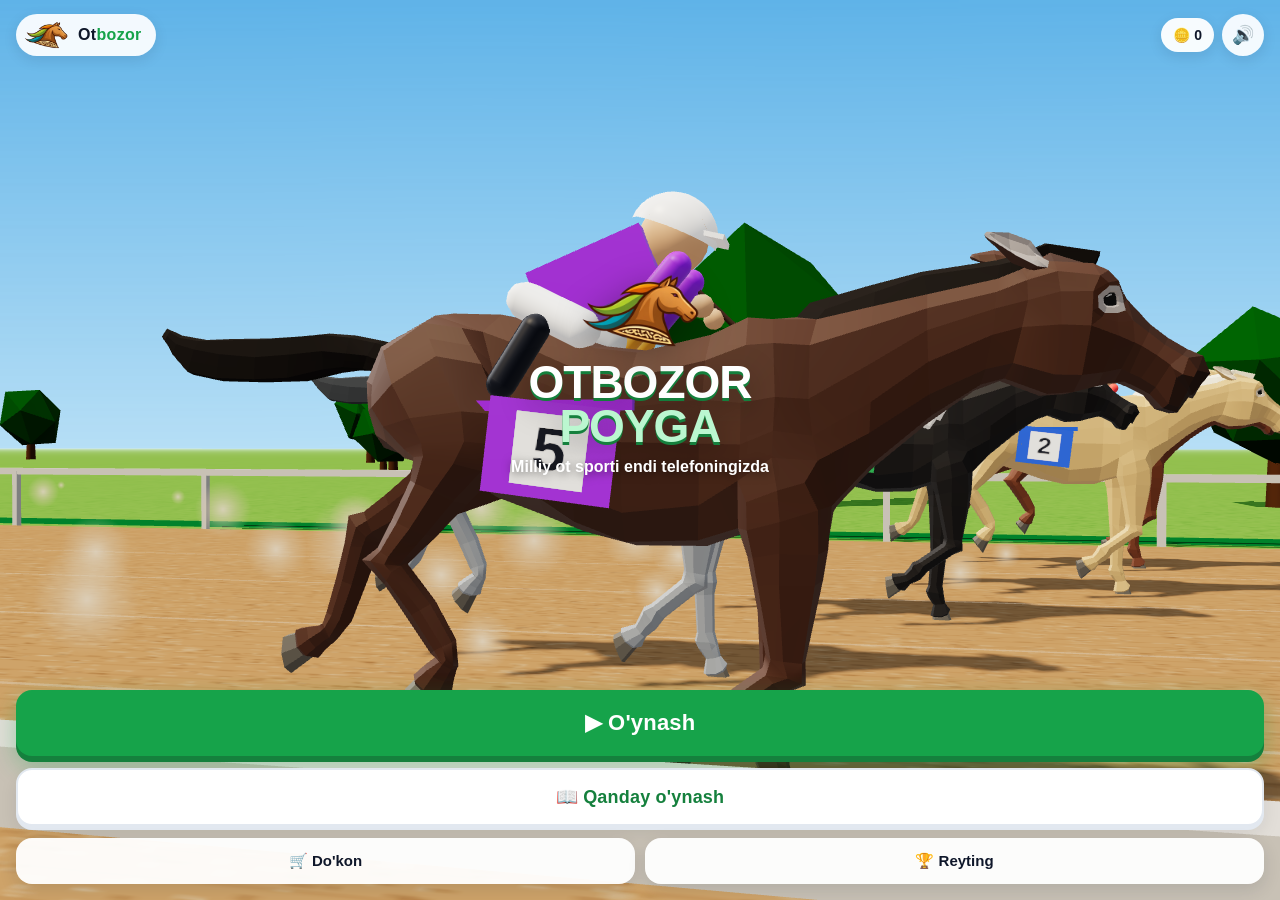
==== commit 1913cf02: "Ko'pkari: easier and more readable - Faster, more agile player horse; AI riders slower and start a m" ====
--- a/docs/index.html
+++ b/docs/index.html
@@ -186,6 +186,9 @@
   .earn{text-align:center;font-weight:900;color:var(--gd);margin:-4px 0 8px;font-size:15px}
   .earn:empty{display:none}
   #khud{justify-content:space-between}
+  .kdash{position:fixed;right:16px;bottom:calc(var(--bot) + 24px);width:96px;height:96px;border-radius:50%;background:var(--gold);color:#fff;font-weight:900;font-size:14px;box-shadow:0 6px 0 #b45309,0 10px 24px rgba(0,0,0,.25)}
+  .kdash:disabled{background:#94a3b8;box-shadow:0 6px 0 #64748b}
+  .kdash:active{transform:translateY(4px)}
   .khint{align-self:center;background:rgba(15,23,42,.8);color:#fff;font-weight:700;font-size:13px;border-radius:999px;padding:8px 14px;text-align:center}
   .tug{align-self:stretch;background:rgba(255,255,255,.96);border-radius:18px;padding:12px;text-align:center}
   .tug .bar{height:14px;margin-top:8px}
@@ -339,6 +342,7 @@
     </div>
   </div>
   <div class="khint" id="khint">Barmog'ingizni ushlab turing: ot o'sha tomonga chopadi</div>
+  <button class="kdash" id="kdash">⚡ Tezlash</button>
   <div class="tug hidden" id="tug"><b id="tugt">Tortishuv! Tez-tez bosing!</b><div class="bar"><i id="tugb"></i></div></div>
 </div>
 <div class="joy hidden" id="joy"><i id="joyk"></i></div>
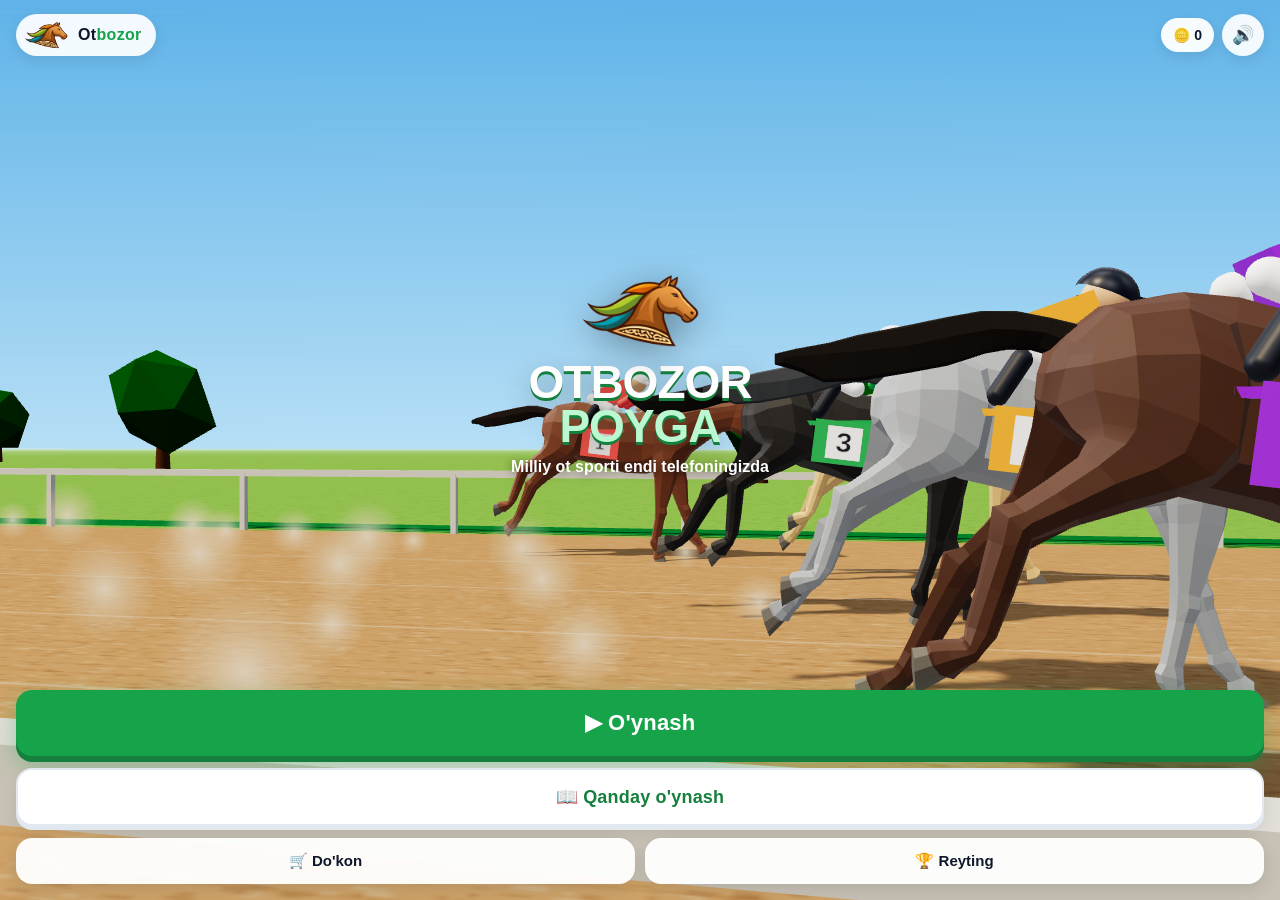
==== commit 5108382c: "Ko'pkari: friend challenge link with seeded rivals Co-Authored-By: Claude Opus 5.5 <noreply@anthropi" ====
--- a/docs/index.html
+++ b/docs/index.html
@@ -295,6 +295,7 @@
 <!-- MODES -->
 <div id="modes" class="screen hidden">
   <div class="navbar"><button class="back" data-back aria-label="Orqaga">‹</button><h2>Bo'limni tanlang</h2><span class="coins" id="mcoins">🪙 0</span></div>
+  <div class="invite hidden" id="kinvite" style="margin:0 0 12px"><b id="kinvtitle">Do'stingiz chaqirdi!</b><small id="kinvsub"></small><button id="kinvgo">Qabul qilish</button></div>
   <div class="modelist">
     <button class="modecard hot" id="brace"><i>🏇</i><div><b>Poyga</b><small>4 ta trassa, 5 chavandoz, 800 metr</small></div><span>›</span></button>
     <button class="modecard" id="bdaily"><i>📅</i><div><b>Kunlik poyga</b><small>Har kuni yangi trassa, tangalar 2 baravar</small></div><em id="streak"></em><span>›</span></button>
@@ -337,7 +338,7 @@
   <div class="hudtop">
     <div class="pos"><small>HISOB</small><b id="kscore">0</b></div>
     <div class="track">
-      <div class="trackrow"><span>Raqiblar eng ko'pi</span><b id="kbest">0</b></div>
+      <div class="trackrow"><span id="kbestl">Raqiblar eng ko'pi</span><b id="kbest">0</b></div>
       <div class="trackrow" style="margin-top:8px"><span>Vaqt</span><b id="ktime">1:30</b></div>
     </div>
   </div>
